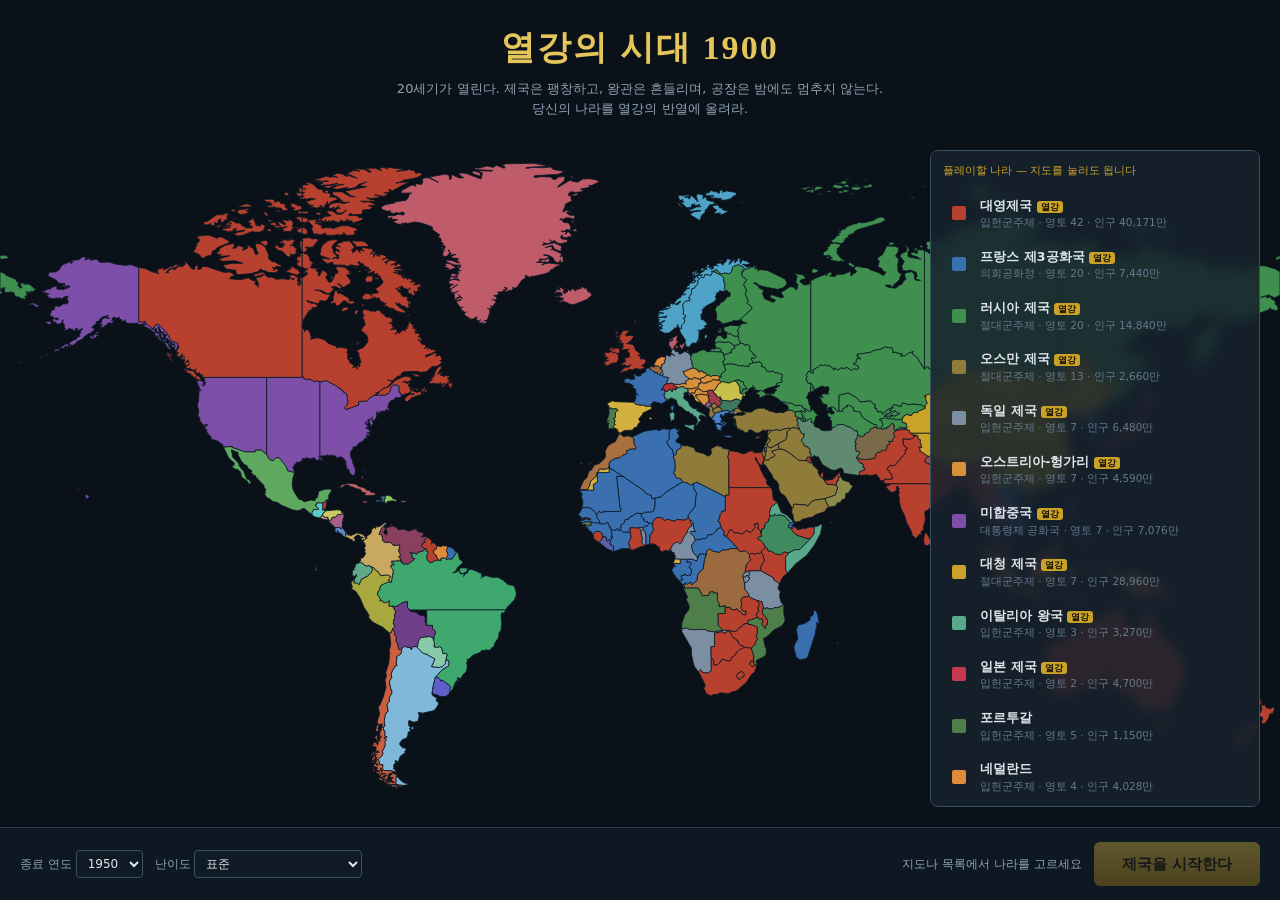
==== great-power/index.html @ e96fbd63 "열강의 시대 1900: 지도 UI·명령 콘솔·시작 화면 완성 - 세계지도 SVG 렌더링: 팬/줌, 7종 지도 모드(정치·전선·개발도·불만·병력·외교·자원),   병력 마커, 수도 " ====
<!DOCTYPE html>
<html lang="ko">
<head>
<meta charset="utf-8">
<meta name="viewport" content="width=device-width,initial-scale=1">
<title>열강의 시대 1900</title>
<link rel="stylesheet" href="css/main.css">
</head>
<body>

<!-- ===== 시작 화면 ===== -->
<div id="start">
  <div id="starthead">
    <h1>열강의 시대 1900</h1>
    <p>20세기가 열린다. 제국은 팽창하고, 왕관은 흔들리며, 공장은 밤에도 멈추지 않는다.<br>
       당신의 나라를 열강의 반열에 올려라.</p>
  </div>
  <div id="startmapwrap">
    <svg id="startmap"></svg>
    <div id="startpick"></div>
  </div>
  <div id="startfoot">
    <label class="muted">종료 연도
      <select id="optEnd">
        <option value="1930">1930</option>
        <option value="1950" selected>1950</option>
        <option value="1970">1970</option>
      </select>
    </label>
    <label class="muted">난이도
      <select id="optDiff">
        <option value="easy">평이 — 열강이 소극적</option>
        <option value="normal" selected>표준</option>
        <option value="hard">가혹 — 열강이 집요하다</option>
      </select>
    </label>
    <span class="grow"></span>
    <span id="pickinfo" class="muted">지도나 목록에서 나라를 고르세요</span>
    <button id="startBtn" disabled>제국을 시작한다</button>
  </div>
</div>

<!-- ===== 본 게임 ===== -->
<div id="app" style="display:none">
  <div id="topbar">
    <div class="flagchip" id="tFlag"></div>
    <div id="natname">—</div><div id="natgov"></div>
    <div class="tsep"></div>
    <div class="stat"><b id="sGold">—</b><span>국고 £m</span></div>
    <div class="stat"><b id="sBal" class="sub">—</b><span>월 수지</span></div>
    <div class="tsep"></div>
    <div class="stat"><b id="sMan">—</b><span>동원 인력</span></div>
    <div class="stat"><b id="sArmy">—</b><span>육군 / 해군</span></div>
    <div class="tsep"></div>
    <div class="stat"><b id="sPP">—</b><span>정치력</span></div>
    <div class="stat"><b id="sStab">—</b><span>안정도</span></div>
    <div class="stat"><b id="sPres">—</b><span>위신</span></div>
    <div class="stat"><b id="sExh">—</b><span>전쟁피로</span></div>
    <div class="tsep"></div>
    <div class="stat"><b id="sRank">—</b><span>열강 순위</span></div>
    <div id="datebox">
      <div id="date">1900년 1월</div>
      <button id="btnAuto" title="자동 진행">▶▶ 자동</button>
      <button id="btnNext">다음 달 ▶</button>
    </div>
  </div>

  <div id="main">
    <div id="mapwrap">
      <svg id="map"></svg>
      <div id="mapctl">
        <button class="mapmode on" data-mode="pol">정치 지도</button>
        <button class="mapmode" data-mode="ctrl">전선 / 점령</button>
        <button class="mapmode" data-mode="dev">개발도</button>
        <button class="mapmode" data-mode="unrest">불만</button>
        <button class="mapmode" data-mode="army">병력 배치</button>
        <button class="mapmode" data-mode="rel">외교 관계</button>
        <button class="mapmode" data-mode="res">자원</button>
      </div>
      <div id="zoomctl">
        <button id="zIn">+</button><button id="zOut">−</button><button id="zFit" title="전체 보기">⤢</button>
      </div>
      <div id="legend"></div>
      <div id="tip"></div>
    </div>

    <div id="side">
      <div id="tabs">
        <button class="tab on" data-t="nation">국가</button>
        <button class="tab" data-t="prov">지역</button>
        <button class="tab" data-t="tech">기술</button>
        <button class="tab" data-t="mil">군사</button>
        <button class="tab" data-t="dip">외교</button>
        <button class="tab" data-t="pol">정치</button>
        <button class="tab" data-t="rank">열강</button>
      </div>
      <div id="panel"></div>
      <div id="bottom">
        <div id="logbox"></div>
        <div id="cmdrow">
          <input id="cmd" placeholder="명령을 입력하세요 — 예: 독일에 선전포고 / 공장 건설 / 5개 사단 모병 / 프랑스와 동맹">
          <button id="cmdhelp">도움말</button>
          <button id="cmdgo">실행 ⏎</button>
        </div>
      </div>
    </div>
  </div>
</div>

<div id="modalHost"></div>

<script src="js/mapdata.js"></script>
<script src="js/db.js"></script>
<script src="js/game.js"></script>
<script src="js/turn.js"></script>
<script src="js/tick.js"></script>
<script src="js/ai.js"></script>
<script src="js/events.js"></script>
<script src="js/ui.js"></script>
<script src="js/cmd.js"></script>
<script src="js/main.js"></script>
</body>
</html>
---- great-power/css/main.css ----
/* ===== 열강의 시대 1900 ===== */
:root{
  --ocean:#0e1a26;      --ocean2:#132433;
  --ink:#0a1119;        --panel:#18232f;     --panel2:#1f2c3a;
  --line:#2c3d4e;       --line2:#3a5065;
  --parch:#e8dcc0;      --parch2:#cdbd98;
  --gold:#c9a227;       --gold2:#e5c65a;
  --txt:#dfe6ec;        --dim:#8fa3b5;       --dim2:#647a8e;
  --good:#5fb87a;       --bad:#d15c5c;       --warn:#d9a441;
  --ind:#d98c33;        --pol:#6fa8c9;       --mil:#c8384f;
}
*{box-sizing:border-box;margin:0;padding:0}
html,body{height:100%}
body{
  background:var(--ink); color:var(--txt); overflow:hidden;
  font:14px/1.5 "Pretendard","Apple SD Gothic Neo","Malgun Gothic","Noto Sans KR",system-ui,sans-serif;
  -webkit-font-smoothing:antialiased;
}
h1,h2,h3,.serif{font-family:"Nanum Myeongjo","Apple SD Gothic Neo",Georgia,serif;font-weight:700;letter-spacing:-.01em}
button{font:inherit;color:inherit;background:none;border:none;cursor:pointer}
::-webkit-scrollbar{width:9px;height:9px}
::-webkit-scrollbar-track{background:#0d1620}
::-webkit-scrollbar-thumb{background:#2f4356;border-radius:5px}
::-webkit-scrollbar-thumb:hover{background:#3f5870}

/* ---------- 레이아웃 ---------- */
#app{display:flex;flex-direction:column;height:100vh}
#topbar{
  display:flex;align-items:center;gap:0;height:56px;flex:0 0 56px;
  background:linear-gradient(180deg,#1d2b39,#141e29);border-bottom:2px solid var(--gold);
  padding:0 12px;box-shadow:0 2px 12px #0008;z-index:30;
}
#main{flex:1;display:flex;min-height:0}
#mapwrap{flex:1;position:relative;background:var(--ocean);overflow:hidden;min-width:0}
#side{
  width:392px;flex:0 0 392px;background:var(--panel);border-left:1px solid var(--line);
  display:flex;flex-direction:column;min-height:0;
}

/* ---------- 상단 바 ---------- */
.flagchip{width:26px;height:18px;border-radius:2px;border:1px solid #0006;flex:0 0 auto}
#natname{font-size:16px;margin-left:8px;white-space:nowrap}
#natgov{font-size:11px;color:var(--dim);margin-left:6px}
.tsep{width:1px;height:30px;background:var(--line);margin:0 12px}
.stat{display:flex;flex-direction:column;line-height:1.15;min-width:52px}
.stat b{font-size:14px;font-variant-numeric:tabular-nums}
.stat span{font-size:10px;color:var(--dim2);letter-spacing:.02em}
.stat .sub{font-size:10px;font-variant-numeric:tabular-nums}
.up{color:var(--good)} .down{color:var(--bad)}
#datebox{margin-left:auto;display:flex;align-items:center;gap:10px}
#date{font-size:17px;font-variant-numeric:tabular-nums;letter-spacing:.02em}
#btnNext{
  background:linear-gradient(180deg,#d8b63c,#a8831b);color:#20180a;font-weight:800;
  padding:9px 20px;border-radius:5px;box-shadow:0 2px 0 #6d5310, 0 3px 10px #0006;
}
#btnNext:hover{filter:brightness(1.1)}
#btnNext:active{transform:translateY(1px);box-shadow:0 1px 0 #6d5310}
#btnNext:disabled{opacity:.45;cursor:not-allowed}
#btnAuto{padding:8px 12px;border:1px solid var(--line2);border-radius:5px;color:var(--dim)}
#btnAuto.on{background:#2a4a33;color:var(--good);border-color:var(--good)}

/* ---------- 지도 ---------- */
#map{width:100%;height:100%;display:block;cursor:grab}
#map.dragging{cursor:grabbing}
.prov{stroke:#0d1a26;stroke-width:.8;vector-effect:non-scaling-stroke;transition:fill .2s}
.prov:hover{filter:brightness(1.35)}
.prov.sel{stroke:var(--gold2);stroke-width:2.4px}
.prov.tgt{stroke:#ff6b6b;stroke-width:2px}
.prov.reach{stroke:#7fdc9a;stroke-width:1.8px}
.borderline{fill:none;stroke:#0b1620;stroke-width:1.4;vector-effect:non-scaling-stroke;pointer-events:none;opacity:.55}
.armytag{pointer-events:none;font:700 11px/1 system-ui;fill:#fff;text-anchor:middle;paint-order:stroke;stroke:#000a;stroke-width:3px}
.armydot{pointer-events:none}
.caplabel{pointer-events:none;font:600 10px/1 system-ui;fill:#ffe9a8;text-anchor:middle;paint-order:stroke;stroke:#0009;stroke-width:3px}

#mapctl{position:absolute;left:12px;top:12px;display:flex;flex-direction:column;gap:6px;z-index:10}
.mapmode{
  background:#16222edd;border:1px solid var(--line);color:var(--dim);
  padding:5px 10px;border-radius:4px;font-size:12px;text-align:left;backdrop-filter:blur(4px);
}
.mapmode:hover{border-color:var(--line2);color:var(--txt)}
.mapmode.on{background:#2a3d52;color:var(--gold2);border-color:var(--gold)}
#zoomctl{position:absolute;right:12px;bottom:12px;display:flex;gap:6px;z-index:10}
#zoomctl button{background:#16222edd;border:1px solid var(--line);width:32px;height:32px;border-radius:4px;font-size:16px}
#legend{
  position:absolute;left:12px;bottom:12px;background:#0f1a24e6;border:1px solid var(--line);
  border-radius:5px;padding:8px 10px;font-size:11px;z-index:10;max-width:240px;
}
#legend .lg{display:flex;align-items:center;gap:6px;margin:2px 0}
#legend i{width:14px;height:10px;border-radius:2px;display:inline-block}

#tip{
  position:absolute;pointer-events:none;background:#0b1620f2;border:1px solid var(--line2);
  border-radius:5px;padding:7px 10px;font-size:12px;z-index:40;display:none;max-width:260px;
  box-shadow:0 6px 20px #000a;
}
#tip b{color:var(--gold2)}
#tip .tl{color:var(--dim);font-size:11px}

/* ---------- 사이드 탭 ---------- */
#tabs{display:flex;flex-wrap:wrap;background:#121c26;border-bottom:1px solid var(--line);flex:0 0 auto}
.tab{padding:9px 0;flex:1 1 14%;font-size:12px;color:var(--dim);border-bottom:2px solid transparent;text-align:center;white-space:nowrap}
.tab:hover{color:var(--txt);background:#1a2735}
.tab.on{color:var(--gold2);border-bottom-color:var(--gold);background:#1b2836}
.tab .bdg{display:inline-block;min-width:15px;padding:0 3px;margin-left:3px;border-radius:8px;background:var(--bad);color:#fff;font-size:9px;line-height:15px}
#panel{flex:1;overflow-y:auto;padding:12px;min-height:0}

.sec{margin-bottom:14px}
.sec>h3{font-size:12px;color:var(--gold);letter-spacing:.08em;margin-bottom:7px;
  border-bottom:1px solid var(--line);padding-bottom:4px;text-transform:uppercase}
.row{display:flex;justify-content:space-between;align-items:center;padding:3px 0;font-size:13px}
.row .k{color:var(--dim)}
.row .v{font-variant-numeric:tabular-nums}
.card{background:var(--panel2);border:1px solid var(--line);border-radius:6px;padding:10px;margin-bottom:8px}
.card h4{font-size:13px;margin-bottom:5px;display:flex;justify-content:space-between;align-items:center}
.muted{color:var(--dim);font-size:12px}
.tiny{font-size:11px;color:var(--dim2)}
.btn{
  background:#25374a;border:1px solid var(--line2);border-radius:4px;padding:6px 10px;
  font-size:12px;color:var(--txt);
}
.btn:hover{background:#2f4459;border-color:#4d6a84}
.btn:disabled{opacity:.4;cursor:not-allowed}
.btn.gold{background:linear-gradient(180deg,#c9a227,#9c7c15);color:#1a1405;font-weight:700;border-color:#7d6210}
.btn.red{background:#4a2528;border-color:#7d3a3f;color:#ffb3b3}
.btn.red:hover{background:#633034}
.btn.sm{padding:4px 8px;font-size:11px}
.btnrow{display:flex;gap:6px;flex-wrap:wrap;margin-top:8px}

.bar{height:6px;background:#0e1822;border-radius:3px;overflow:hidden;margin-top:4px}
.bar i{display:block;height:100%;border-radius:3px}

table.t{width:100%;border-collapse:collapse;font-size:12px}
table.t th{color:var(--dim2);font-weight:500;text-align:left;padding:4px 5px;border-bottom:1px solid var(--line);font-size:11px}
table.t td{padding:4px 5px;border-bottom:1px solid #22303e}
table.t tr:hover td{background:#1e2b39}
table.t .num{text-align:right;font-variant-numeric:tabular-nums}
.dotc{width:9px;height:9px;border-radius:2px;display:inline-block;margin-right:5px;vertical-align:-1px}

/* ---------- 기술 트리 ---------- */
.treebar{display:flex;gap:6px;margin-bottom:10px}
.treebar button{flex:1;padding:7px;border-radius:4px;border:1px solid var(--line);font-size:12px;color:var(--dim)}
.treebar button.on{color:#fff}
.tier{margin-bottom:10px}
.tier .tl{font-size:10px;color:var(--dim2);margin-bottom:4px;letter-spacing:.08em}
.tech{
  border:1px solid var(--line);border-radius:5px;padding:7px 9px;margin-bottom:5px;background:#1b2734;
  display:flex;justify-content:space-between;align-items:center;gap:8px;
}
.tech.done{background:#1c3226;border-color:#2f5f40}
.tech.active{background:#2a3446;border-color:var(--gold);box-shadow:0 0 0 1px #c9a22744}
.tech.locked{opacity:.45}
.tech .tn{font-size:12.5px;font-weight:600}
.tech .td{font-size:11px;color:var(--dim2);margin-top:2px}
.tech .tc{font-size:11px;color:var(--gold2);white-space:nowrap;font-variant-numeric:tabular-nums}
.effs{display:flex;gap:4px;flex-wrap:wrap;margin-top:4px}
.eff{font-size:10px;background:#2a3a4a;border-radius:3px;padding:1px 5px;color:#bcd}

/* ---------- 로그 / 콘솔 ---------- */
#bottom{flex:0 0 auto;border-top:1px solid var(--line);background:#101a24;display:flex;flex-direction:column}
#logbox{height:120px;overflow-y:auto;padding:6px 10px;font-size:12px}
.lg1{padding:2px 0;border-bottom:1px solid #1a2531;display:flex;gap:7px}
.lg1 .lgd{color:var(--dim2);font-size:11px;white-space:nowrap;font-variant-numeric:tabular-nums}
.lg1 .lgt{font-weight:600}
.lg1.war .lgt{color:#e08a8a} .lg1.win .lgt{color:#8fd8a2} .lg1.bad .lgt{color:#e06060}
.lg1.diplo .lgt{color:#8fc4e0} .lg1.tech .lgt{color:#c9a8e0} .lg1.hist .lgt{color:var(--gold2)}
.lg1.peace .lgt{color:#a8e0c4} .lg1.build .lgt{color:#c0c8a0} .lg1.politics .lgt{color:#e0c48f}
#cmdrow{display:flex;border-top:1px solid var(--line);background:#0c151e}
#cmd{
  flex:1;background:none;border:none;outline:none;color:var(--txt);padding:10px 12px;
  font:13px/1.4 inherit;
}
#cmd::placeholder{color:#4e6377}
#cmdgo{padding:0 16px;color:var(--gold);font-size:12px}
#cmdhelp{padding:0 12px;color:var(--dim2);font-size:12px}

/* ---------- 모달 ---------- */
.ovl{position:fixed;inset:0;background:#040a10cc;display:flex;align-items:center;justify-content:center;z-index:100;backdrop-filter:blur(3px)}
.modal{
  background:linear-gradient(180deg,#1e2b39,#16212c);border:1px solid var(--gold);
  border-radius:8px;max-width:560px;width:calc(100% - 40px);box-shadow:0 20px 60px #000c;
  max-height:86vh;overflow-y:auto;
}
.modal .mh{padding:14px 18px;border-bottom:1px solid var(--line);}
.modal .mh h2{font-size:19px;color:var(--gold2)}
.modal .mh .ms{font-size:11px;color:var(--dim2);margin-top:2px}
.modal .mb{padding:16px 18px;font-size:13.5px;line-height:1.72;color:#cfdae4}
.modal .mc{padding:0 18px 16px}
.choice{
  display:block;width:100%;text-align:left;background:#22303f;border:1px solid var(--line2);
  border-radius:5px;padding:10px 12px;margin-bottom:7px;
}
.choice:hover{background:#2c3e51;border-color:var(--gold)}
.choice b{display:block;font-size:13px;margin-bottom:2px}
.choice span{font-size:11.5px;color:var(--dim)}

/* ---------- 시작 화면 ---------- */
#start{position:fixed;inset:0;background:#0a1119;z-index:200;display:flex;flex-direction:column}
#startmapwrap{flex:1;position:relative;overflow:hidden}
#startmap{width:100%;height:100%}
#starthead{text-align:center;padding:22px 20px 12px}
#starthead h1{font-size:34px;color:var(--gold2);letter-spacing:.06em}
#starthead p{color:var(--dim);font-size:13px;margin-top:6px}
#startpick{
  position:absolute;right:20px;top:20px;bottom:20px;width:330px;background:#16222edd;
  border:1px solid var(--line2);border-radius:8px;padding:12px;overflow-y:auto;backdrop-filter:blur(6px);
}
.npick{display:flex;align-items:center;gap:9px;padding:7px 8px;border-radius:5px;cursor:pointer;border:1px solid transparent}
.npick:hover{background:#22303f}
.npick.on{background:#2b3c4f;border-color:var(--gold)}
.npick .nm{font-size:13px;font-weight:600}
.npick .nd{font-size:10.5px;color:var(--dim2)}
#startfoot{padding:14px 20px;display:flex;align-items:center;gap:12px;border-top:1px solid var(--line);background:#0e1822}
#startfoot .grow{flex:1}
#startBtn{background:linear-gradient(180deg,#d8b63c,#a8831b);color:#20180a;font-weight:800;padding:11px 28px;border-radius:6px;font-size:15px}
#startBtn:disabled{opacity:.4}
.gpmark{font-size:9px;background:var(--gold);color:#1a1405;border-radius:3px;padding:1px 4px;font-weight:700}
select,input[type=number],input[type=range]{
  background:#0f1a24;border:1px solid var(--line2);color:var(--txt);border-radius:4px;padding:5px 7px;font:inherit;font-size:12px;
}
input[type=range]{padding:0}
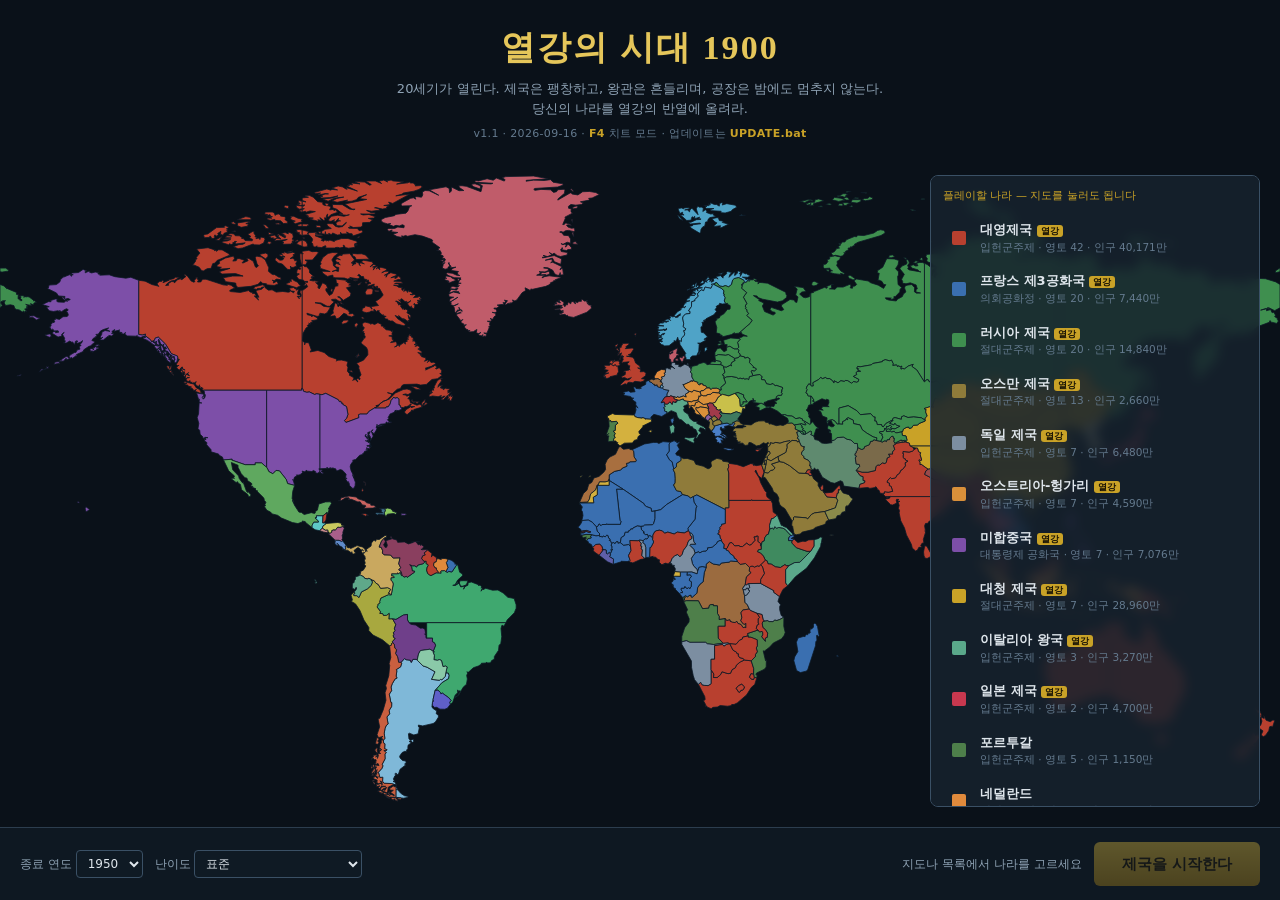
==== commit 48a545ff: "열강의 시대 1900: 자동 업데이트·치트 모드·시설 표시·약소국 보정 자동 업데이트 - UPDATE.bat / update.sh — fetch·checkout·ff-merge 후" ====
--- a/great-power/index.html
+++ b/great-power/index.html
@@ -14,6 +14,7 @@
     <h1>열강의 시대 1900</h1>
     <p>20세기가 열린다. 제국은 팽창하고, 왕관은 흔들리며, 공장은 밤에도 멈추지 않는다.<br>
        당신의 나라를 열강의 반열에 올려라.</p>
+    <p class="vertag"><span id="verTag">—</span> · <b>F4</b> 치트 모드 · 업데이트는 <b>UPDATE.bat</b></p>
   </div>
   <div id="startmapwrap">
     <svg id="startmap"></svg>
@@ -117,6 +118,7 @@
 <script src="js/ai.js"></script>
 <script src="js/events.js"></script>
 <script src="js/ui.js"></script>
+<script src="js/cheat.js"></script>
 <script src="js/cmd.js"></script>
 <script src="js/main.js"></script>
 </body>
--- a/great-power/css/main.css
+++ b/great-power/css/main.css
@@ -200,6 +200,8 @@
 #starthead{text-align:center;padding:22px 20px 12px}
 #starthead h1{font-size:34px;color:var(--gold2);letter-spacing:.06em}
 #starthead p{color:var(--dim);font-size:13px;margin-top:6px}
+#starthead .vertag{color:var(--dim2);font-size:11px;margin-top:8px;letter-spacing:.03em}
+#starthead .vertag b{color:var(--gold)}
 #startpick{
   position:absolute;right:20px;top:20px;bottom:20px;width:330px;background:#16222edd;
   border:1px solid var(--line2);border-radius:8px;padding:12px;overflow-y:auto;backdrop-filter:blur(6px);
@@ -218,3 +220,41 @@
   background:#0f1a24;border:1px solid var(--line2);color:var(--txt);border-radius:4px;padding:5px 7px;font:inherit;font-size:12px;
 }
 input[type=range]{padding:0}
+
+/* ---------- 치트 모드 ---------- */
+#cheatBadge{
+  margin-left:8px;padding:2px 7px;border-radius:3px;font-size:10px;font-weight:700;
+  background:#4a2b5e;color:#e0b8ff;border:1px solid #7a4f9a;letter-spacing:.04em;
+}
+#cheatBadge.god{background:#5e2b2b;color:#ffc0c0;border-color:#9a4f4f;animation:godpulse 1.6s infinite}
+@keyframes godpulse{0%,100%{opacity:1}50%{opacity:.5}}
+
+#cheatDock{
+  position:fixed;left:50%;transform:translateX(-50%);bottom:18px;z-index:150;
+  width:min(1120px, calc(100vw - 48px));max-height:52vh;display:flex;flex-direction:column;
+  background:linear-gradient(180deg,#221a2e,#171320);border:1px solid #7a4f9a;border-radius:9px;
+  box-shadow:0 18px 50px #000b;
+}
+#cheatDock .chHead{
+  display:flex;align-items:center;gap:10px;padding:9px 14px;border-bottom:1px solid #3c2b4e;
+  background:#2a1f39;border-radius:8px 8px 0 0;
+}
+#cheatDock .chHead b{color:#e0b8ff;font-size:14px;letter-spacing:.05em}
+#cheatDock .chX{margin-left:auto;color:#a98fc0;font-size:16px;padding:0 4px}
+#cheatDock .chX:hover{color:#fff}
+#cheatDock .chBody{overflow-y:auto;padding:10px 12px;display:flex;flex-wrap:wrap;gap:12px;align-items:flex-start}
+#cheatDock .chGrp{flex:1 1 200px;min-width:190px}
+#cheatDock .chGt{font-size:10px;color:#a98fc0;letter-spacing:.12em;margin-bottom:5px;
+  border-bottom:1px solid #3c2b4e;padding-bottom:3px}
+#cheatDock .chBtn{
+  display:block;width:100%;text-align:left;background:#2c2340;border:1px solid #453358;
+  border-radius:5px;padding:6px 9px;margin-bottom:5px;font-size:12px;color:#ded0ef;line-height:1.35;
+}
+#cheatDock .chBtn span{display:block;font-size:10.5px;color:#9b87b0;margin-top:1px}
+#cheatDock .chBtn:hover{background:#3a2d52;border-color:#8a5fb0}
+#cheatDock .chBtn:active{transform:translateY(1px)}
+#cheatDock .chFoot{padding:7px 14px;border-top:1px solid #3c2b4e;background:#1d1728;border-radius:0 0 8px 8px}
+#cheatDock .chFoot b{color:#e0b8ff}
+
+.lg1.cheat .lgt{color:#d8a8ff}
+#legend .lgsep{height:1px;background:var(--line);margin:6px 0}
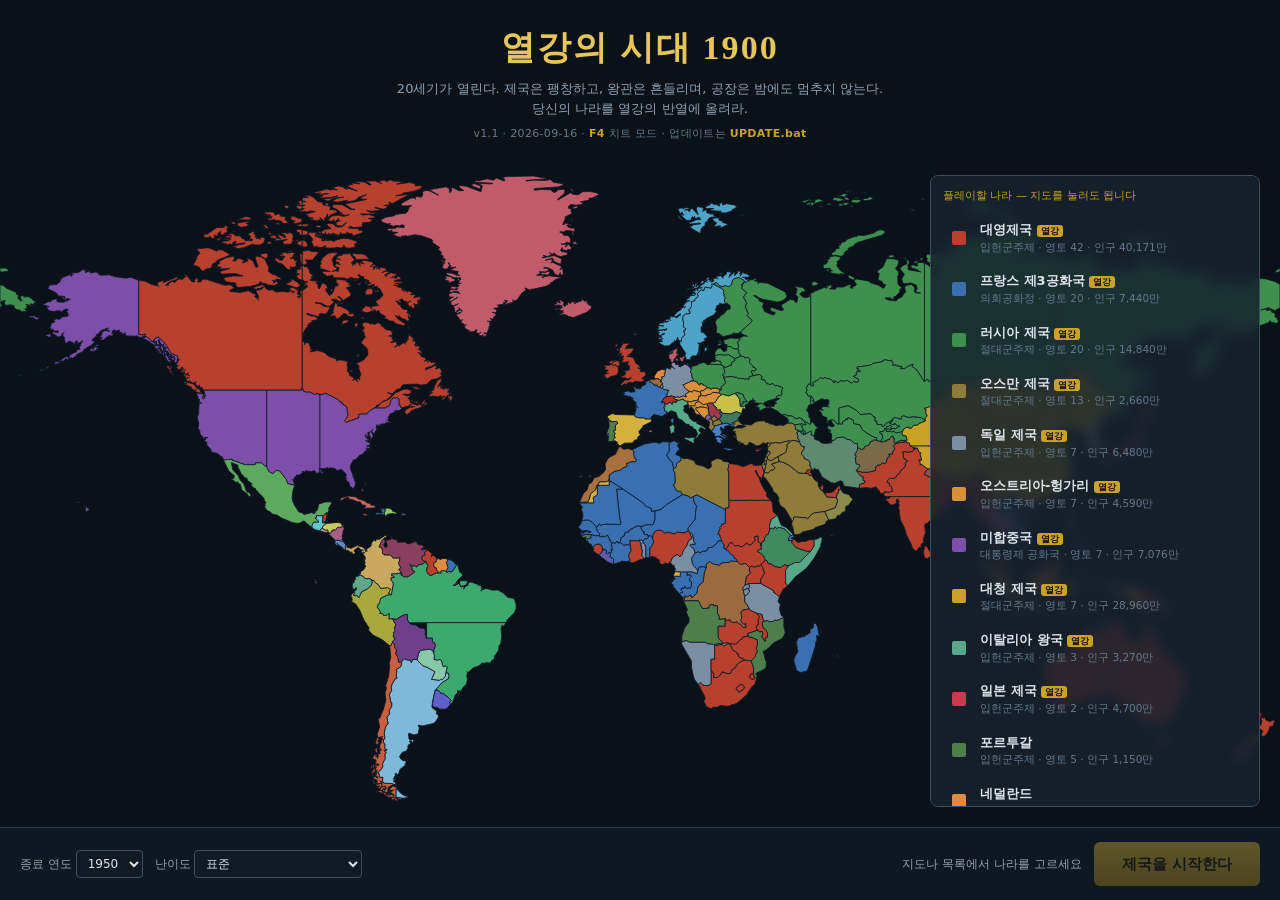
==== commit 5e43c088: "열강의 시대 1900: 부대 지휘·해역과 함대·내각 추가 지도 표시 겹침 해결 - 프로빈스 오버레이를 완공 알림(위) / 병력(가운데) / 시설(아래)로 자동 층 분리 - 병력 원" ====
--- a/great-power/index.html
+++ b/great-power/index.html
@@ -90,7 +90,9 @@
         <button class="tab on" data-t="nation">국가</button>
         <button class="tab" data-t="prov">지역</button>
         <button class="tab" data-t="tech">기술</button>
-        <button class="tab" data-t="mil">군사</button>
+        <button class="tab" data-t="mil">육군</button>
+        <button class="tab" data-t="sea">해군</button>
+        <button class="tab" data-t="cab">내각</button>
         <button class="tab" data-t="dip">외교</button>
         <button class="tab" data-t="pol">정치</button>
         <button class="tab" data-t="rank">열강</button>
@@ -113,10 +115,12 @@
 <script src="js/mapdata.js"></script>
 <script src="js/db.js"></script>
 <script src="js/game.js"></script>
+<script src="js/navy.js"></script>
 <script src="js/turn.js"></script>
 <script src="js/tick.js"></script>
 <script src="js/ai.js"></script>
 <script src="js/events.js"></script>
+<script src="js/cabinet.js"></script>
 <script src="js/ui.js"></script>
 <script src="js/cheat.js"></script>
 <script src="js/cmd.js"></script>
--- a/great-power/css/main.css
+++ b/great-power/css/main.css
@@ -97,11 +97,12 @@
 #tip .tl{color:var(--dim);font-size:11px}
 
 /* ---------- 사이드 탭 ---------- */
-#tabs{display:flex;flex-wrap:wrap;background:#121c26;border-bottom:1px solid var(--line);flex:0 0 auto}
-.tab{padding:9px 0;flex:1 1 14%;font-size:12px;color:var(--dim);border-bottom:2px solid transparent;text-align:center;white-space:nowrap}
+#tabs{display:flex;background:#121c26;border-bottom:1px solid var(--line);flex:0 0 auto}
+.tab{padding:9px 1px;flex:1 1 0;min-width:0;font-size:11.5px;color:var(--dim);
+  border-bottom:2px solid transparent;text-align:center;white-space:nowrap}
 .tab:hover{color:var(--txt);background:#1a2735}
 .tab.on{color:var(--gold2);border-bottom-color:var(--gold);background:#1b2836}
-.tab .bdg{display:inline-block;min-width:15px;padding:0 3px;margin-left:3px;border-radius:8px;background:var(--bad);color:#fff;font-size:9px;line-height:15px}
+.tab .bdg{display:inline-block;min-width:13px;padding:0 2px;margin-left:2px;border-radius:7px;background:var(--bad);color:#fff;font-size:9px;line-height:13px;vertical-align:1px}
 #panel{flex:1;overflow-y:auto;padding:12px;min-height:0}
 
 .sec{margin-bottom:14px}
@@ -258,3 +259,20 @@
 
 .lg1.cheat .lgt{color:#d8a8ff}
 #legend .lgsep{height:1px;background:var(--line);margin:6px 0}
+
+
+/* ---------- 내각 ---------- */
+.mcard{background:#1b2734;border:1px solid var(--line);border-radius:6px;padding:9px 10px;margin-bottom:7px}
+.mcard.seat{border-color:var(--gold);background:#22303f}
+.mcard .mhd{display:flex;justify-content:space-between;align-items:baseline;margin-bottom:6px}
+.mcard .mhd b{font-size:13.5px}
+.mstats{display:grid;grid-template-columns:1fr 1fr;gap:3px 10px;margin-bottom:6px}
+.mstat{display:flex;align-items:center;gap:5px;font-size:11px;color:var(--dim)}
+.mstat span{width:44px;flex:0 0 44px}
+.mstat b{width:14px;text-align:right;font-variant-numeric:tabular-nums;color:var(--txt)}
+.mstat.hot span{color:var(--gold2);font-weight:600}
+.sbar{flex:1;height:5px;background:#0e1822;border-radius:3px;overflow:hidden}
+.sbar i{display:block;height:100%;border-radius:3px}
+.mtr{display:flex;gap:4px;flex-wrap:wrap;align-items:center;margin-bottom:4px}
+.mtrait{font-size:10px;background:#2a3a4a;border-radius:3px;padding:1px 6px;color:#bcd}
+.mtrait.bad{background:#4a2528;color:#ffb3b3}
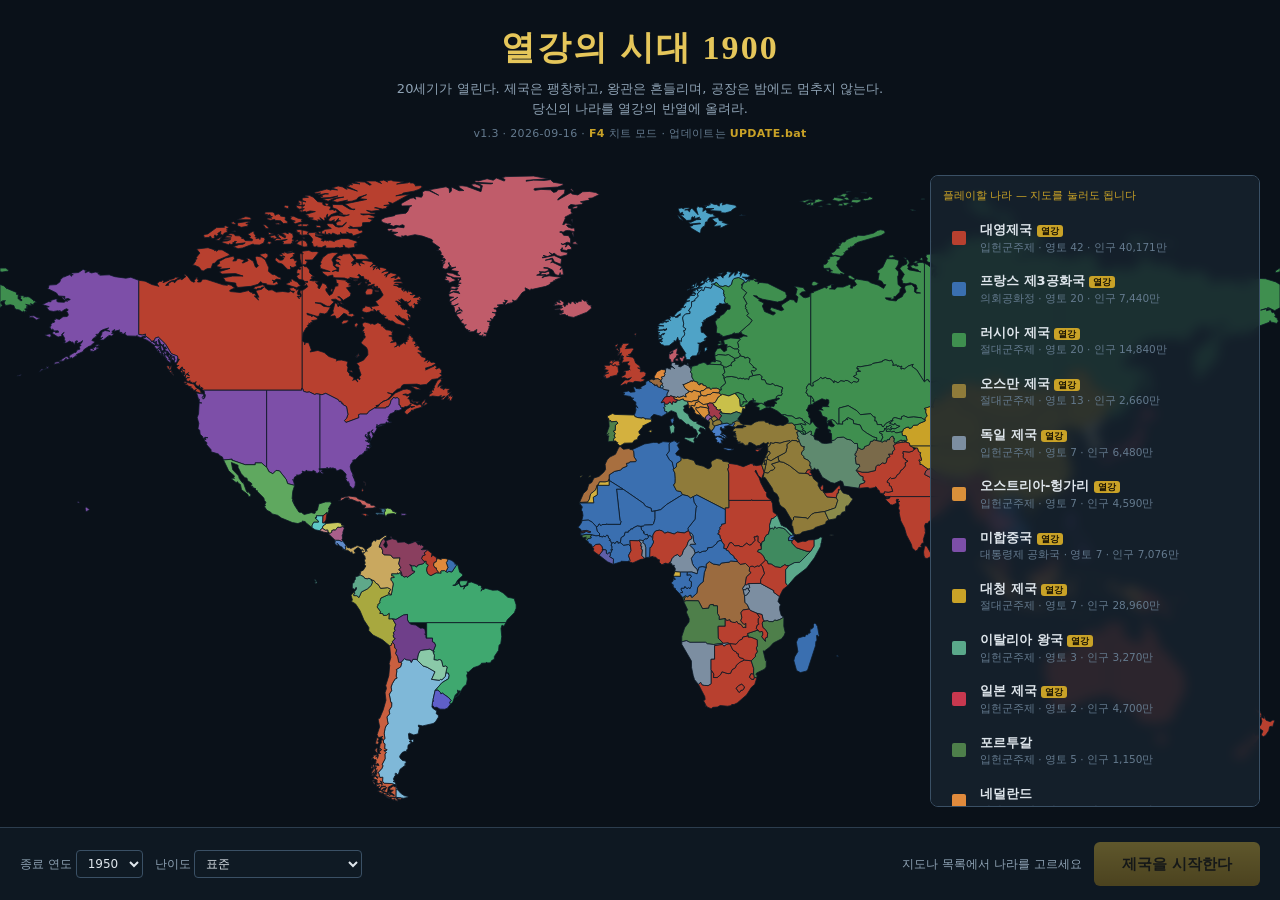
==== commit 53a594e4: "열강의 시대 1900: 드래그 선택·우클릭 명령·장군, 마커 전면 재설계 마커 재설계 — 확대 시 겹침 해결 - 원형 마커를 사각 카운터로 교체: 국가색 띠 + 병종 기호 + 수치" ====
--- a/great-power/index.html
+++ b/great-power/index.html
@@ -82,6 +82,7 @@
         <button id="zIn">+</button><button id="zOut">−</button><button id="zFit" title="전체 보기">⤢</button>
       </div>
       <div id="legend"></div>
+      <div id="selbar"></div>
       <div id="tip"></div>
     </div>
 
--- a/great-power/css/main.css
+++ b/great-power/css/main.css
@@ -83,8 +83,12 @@
 #zoomctl button{background:#16222edd;border:1px solid var(--line);width:32px;height:32px;border-radius:4px;font-size:16px}
 #legend{
   position:absolute;left:12px;bottom:12px;background:#0f1a24e6;border:1px solid var(--line);
-  border-radius:5px;padding:8px 10px;font-size:11px;z-index:10;max-width:240px;
-}
+  border-radius:5px;padding:6px 10px 8px;font-size:11px;z-index:10;max-width:230px;
+}
+#legend .lgtoggle{display:block;width:100%;text-align:left;color:var(--gold);font-size:10px;
+  letter-spacing:.08em;padding:2px 0 5px;border-bottom:1px solid var(--line);margin-bottom:5px}
+#legend.folded .lgbody{display:none}
+#legend.folded{padding-bottom:4px}
 #legend .lg{display:flex;align-items:center;gap:6px;margin:2px 0}
 #legend i{width:14px;height:10px;border-radius:2px;display:inline-block}
 
@@ -276,3 +280,21 @@
 .mtr{display:flex;gap:4px;flex-wrap:wrap;align-items:center;margin-bottom:4px}
 .mtrait{font-size:10px;background:#2a3a4a;border-radius:3px;padding:1px 6px;color:#bcd}
 .mtrait.bad{background:#4a2528;color:#ffb3b3}
+
+/* ---------- 드래그 선택 / 선택 바 ---------- */
+#selbox{
+  position:absolute;display:none;border:1.5px solid #7fdc9a;background:#7fdc9a22;
+  pointer-events:none;z-index:15;border-radius:2px;
+}
+#selbar{
+  position:absolute;left:50%;transform:translateX(-50%);bottom:14px;z-index:14;
+  display:none;align-items:center;gap:12px;padding:8px 14px;border-radius:8px;
+  background:#0f1a24ee;border:1px solid var(--gold);box-shadow:0 8px 26px #000a;backdrop-filter:blur(4px);
+}
+#selbar .sbi{display:flex;flex-direction:column;line-height:1.15}
+#selbar .sbi b{font-size:15px;font-variant-numeric:tabular-nums;color:var(--gold2)}
+#selbar .sbi span{font-size:10px;color:var(--dim2)}
+#selbar .hint{font-size:11px;color:var(--dim);max-width:280px;line-height:1.45}
+#selbar .hint b{color:var(--gold2)}
+#map.dragging{cursor:grabbing}
+#map{cursor:default}
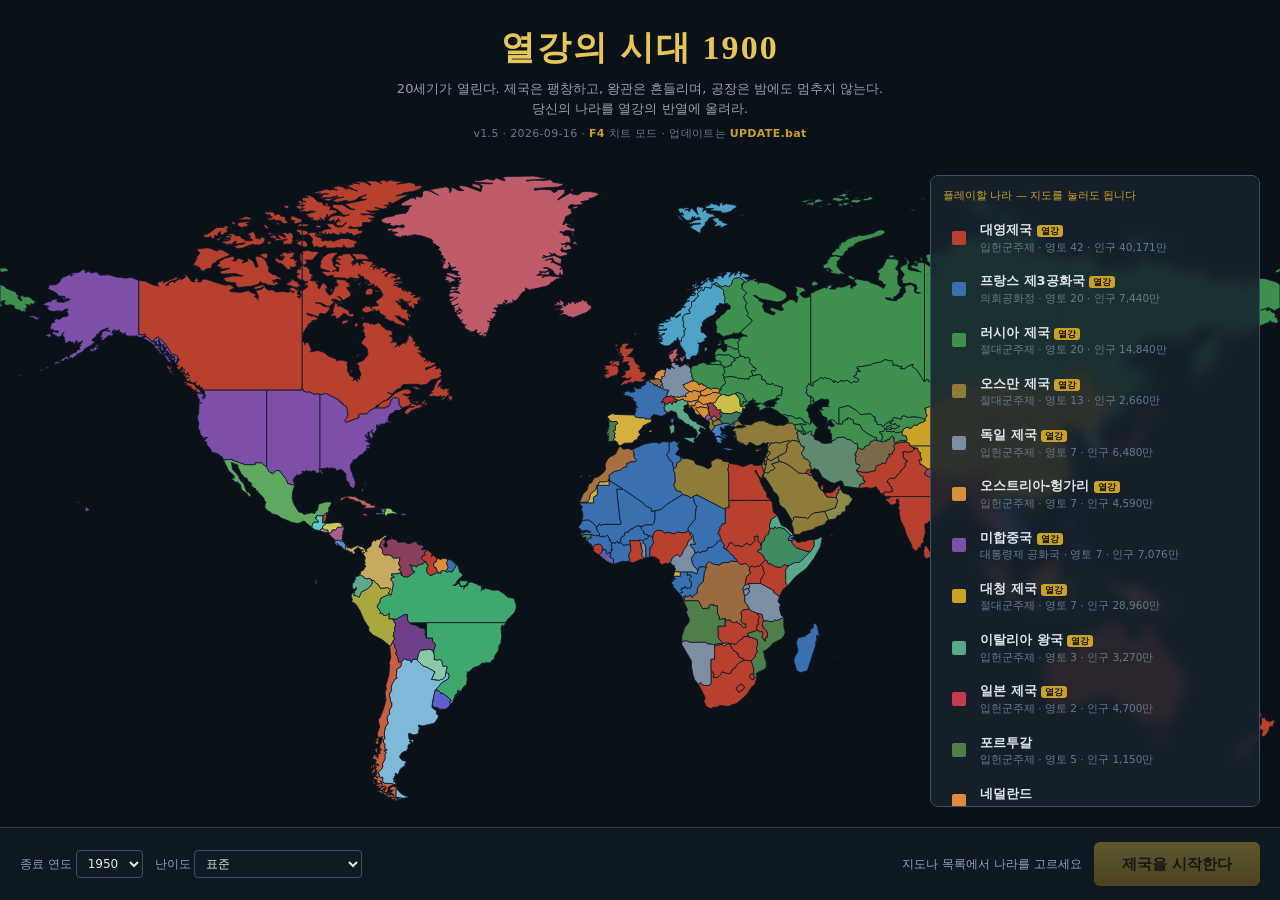
==== commit 1d006018: "열강의 시대 1900: 점령에서 병합·속국화로 가는 길을 열고 강화 UI 개선 문제 - 적 영토를 점령해도 소유권이 넘어오지 않는데, 그것을 넘겨받는 '강화 협상'   버튼이 국가" ====
--- a/great-power/index.html
+++ b/great-power/index.html
@@ -83,6 +83,7 @@
       </div>
       <div id="legend"></div>
       <div id="selbar"></div>
+      <div id="warbar"></div>
       <div id="tip"></div>
     </div>
 
--- a/great-power/css/main.css
+++ b/great-power/css/main.css
@@ -298,3 +298,23 @@
 #selbar .hint b{color:var(--gold2)}
 #map.dragging{cursor:grabbing}
 #map{cursor:default}
+
+
+/* ---------- 지도 위 전쟁 패널 ---------- */
+#warbar{
+  position:absolute;right:12px;top:12px;z-index:14;display:none;flex-direction:column;gap:7px;
+  width:210px;
+}
+#warbar .wcard{
+  background:#0f1a24ee;border:1px solid var(--bad);border-radius:7px;padding:8px 10px;
+  box-shadow:0 6px 20px #0009;backdrop-filter:blur(4px);
+}
+#warbar .wtop{display:flex;justify-content:space-between;align-items:baseline;font-size:12px;margin-bottom:5px}
+#warbar .wtop b{color:#ffb8b8}
+#warbar .wtop .up{color:var(--good);font-variant-numeric:tabular-nums;font-weight:700}
+#warbar .wtop .down{color:var(--bad);font-variant-numeric:tabular-nums;font-weight:700}
+#warbar .wbar{height:5px;background:#0e1822;border-radius:3px;overflow:hidden;margin-bottom:5px}
+#warbar .wbar i{display:block;height:100%;border-radius:3px}
+#warbar .wnow{font-size:10.5px;color:var(--dim);margin-bottom:6px;line-height:1.35}
+#warbar .wnow b{color:var(--gold2)}
+#warbar button{width:100%}
